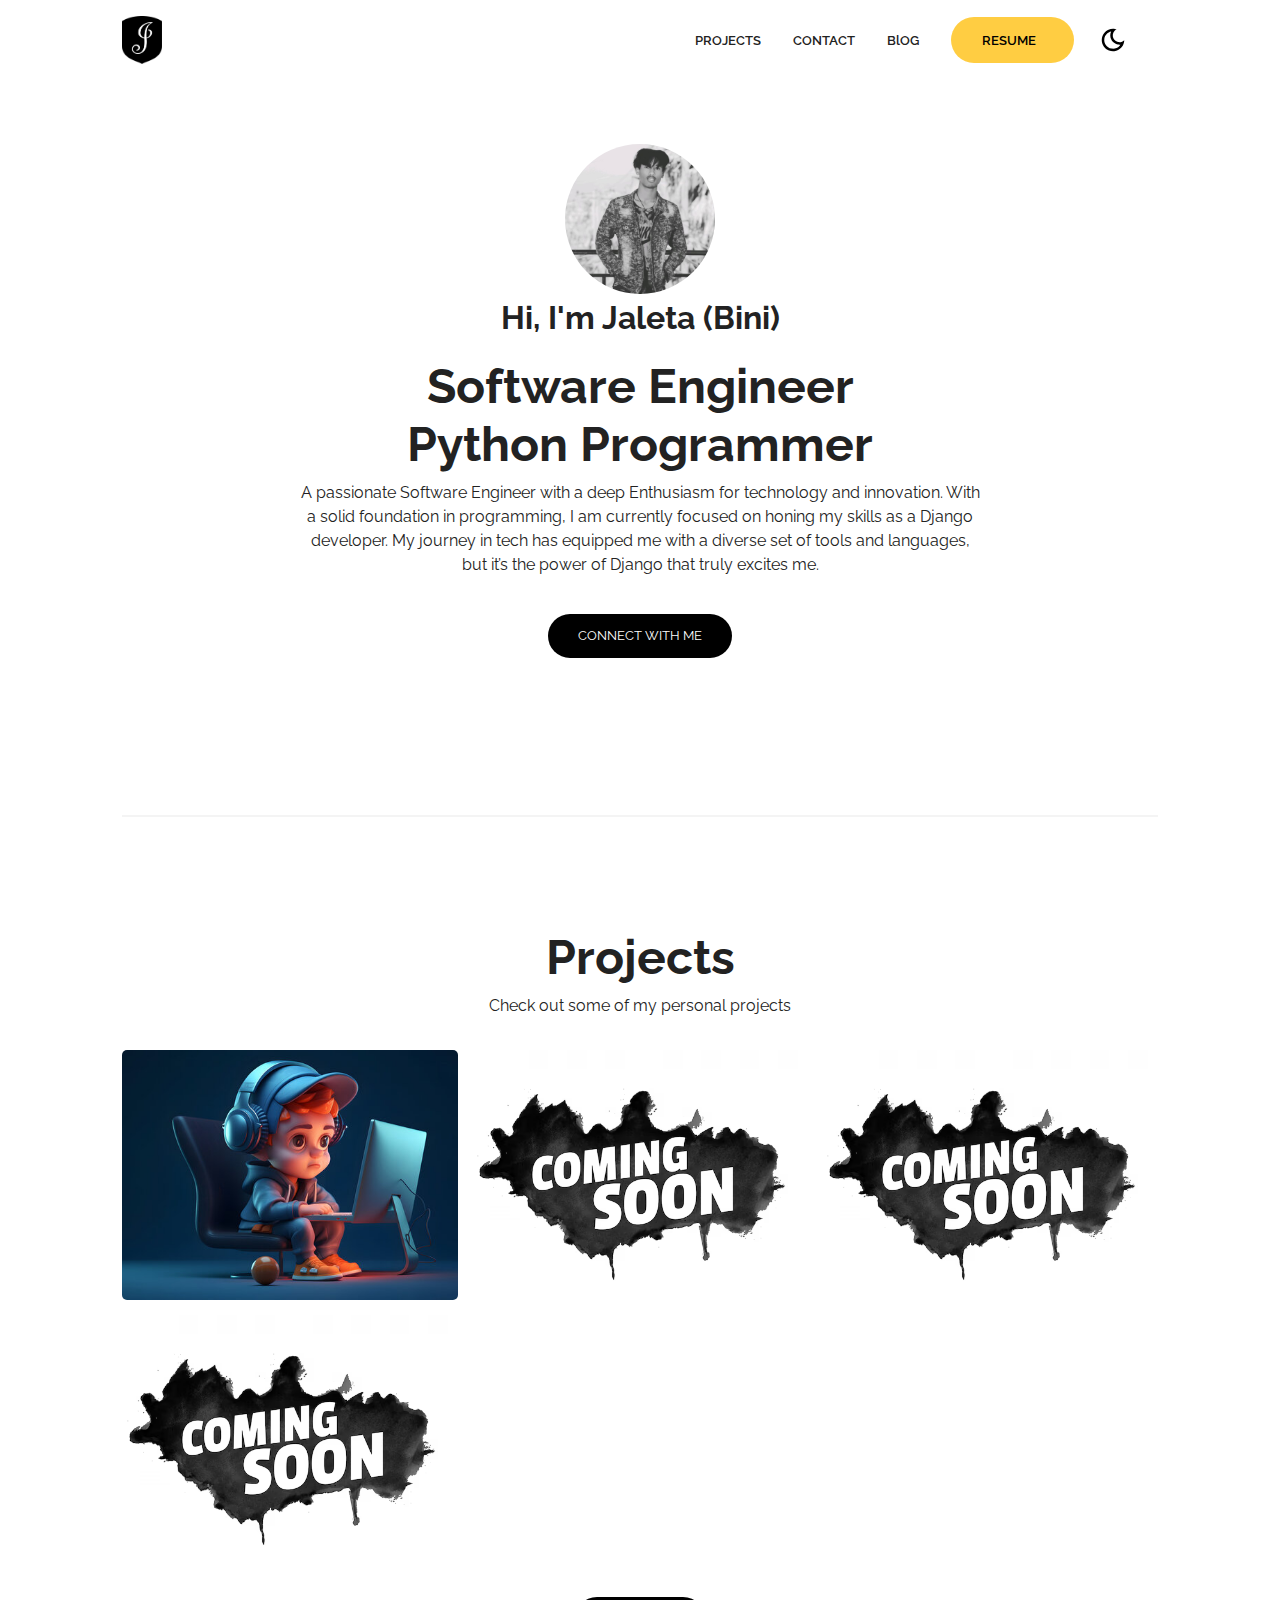
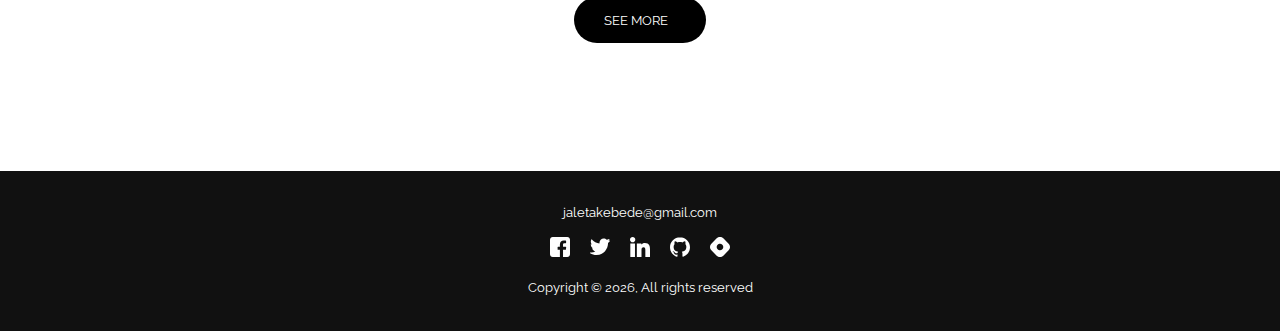
==== src/index.html @ cb5e6ca2 "Initial commit" ====
<!DOCTYPE html>
<html lang="en">
  <head>
    <meta charset="UTF-8" />
    <meta http-equiv="X-UA-Compatible" content="IE=edge" />
    <meta name="viewport" content="width=device-width, initial-scale=1.0" />
    <!-- Primary Meta Tags -->
    <title>BiniJ</title>
    <meta name="title" content="Personal Portfolio" />
    <meta
      name="description"
      content="A Software Engineer and Python Programmer based in Adama Ethiopia."
    />

    <!-- Open Graph / Facebook -->
    <meta property="og:type" content="website" />
    <meta property="og:url" content="#" />
    <meta property="og:title" content="Personal Portfolio" />

    <meta property="og:image" content="" />

    <!-- Twitter -->
    <meta property="twitter:card" content="summary_large_image" />
    <meta property="twitter:url" content="" />
    <meta property="twitter:title" content="Portfolio Template - Open source" />
    <meta property="twitter:description" content="Personal Portfolio" />

    <!-- Link -->
    <!-- <link
      rel="apple-touch-icon"
      sizes="180x180"
      href="assets/favicon/J_logo2.png"
    />
    <link
      rel="icon"
      type="image/png"
      sizes="16x16"
      href="/assets/favicon/J_logo2.png"
    />
    <link
      rel="icon"
      type="image/png"
      sizes="32x32"
      href="assets/favicon/J_logo2.png"
    />
    <link
      rel="icon"
      type="image/png"
      sizes="192x192"
      href="assets/favicon/J_logo2.png"
    /> -->

    <link rel="icon" type="image/x-icon" href="assets/favicon/J_logo2.png" />
    <link rel="manifest" href="assets/favicon/site.webmanifest" />
    <link
      rel="stylesheet"
      href="https://use.fontawesome.com/releases/v5.15.4/css/all.css"
      integrity="sha384-DyZ88mC6Up2uqS4h/KRgHuoeGwBcD4Ng9SiP4dIRy0EXTlnuz47vAwmeGwVChigm"
      crossorigin="anonymous"
    />
    <link rel="stylesheet" href="css/style.css" />
    <link rel="stylesheet" href="css/utilities.css" />
  </head>
  <body>
    <header id="hero">
      <!-- Navbar -->
      <nav class="navbar">
        <div class="container">
          <!-- Logo -->
          <h1 id="logo">
            <a href="#"><img src="./assets/J_logo2.png" alt="Your Logo" /></a>
          </h1>
          <!-- Navbar links -->
          <ul class="nav-menu">
            <li><a class="nav-link" href="#projects">PROJECTS</a></li>
            <li><a class="nav-link" href="#">CONTACT</a></li>
            <li><a class="nav-link" href="#">BlOG</a></li>
            <!-- <li><a class="nav-link" href="#">BlOG</a></li> -->
            <li>
              <a class="nav-link btn btn-primary" href="#"
                >RESUME <i class="fas fa-arrow-right"></i
              ></a>
            </li>

            <!-- Toggle switch -->
            <div class="theme-switch">
              <input type="checkbox" id="switch" />
              <label class="toggle-icons" for="switch">
                <img class="moon" src="assets/moon.svg" />
                <img class="sun" src="assets/sun.svg" />
              </label>
            </div>
            <!-- Hamburger menu -->
          </ul>
          <div class="hamburger">
            <span class="bar"></span>
            <span class="bar"></span>
            <span class="bar"></span>
          </div>
        </div>
      </nav>

      <section class="header-container">
        <img class="profile-image" src="assets\bini_blackbg.jpeg" alt="" />
        <h1>Hi, I'm Jaleta (Bini)</h1>

        <div class="content-text">
          <h2>Software Engineer</h3>
          <h2>Python Programmer</h3>

          <p>A passionate Software Engineer with a deep Enthusiasm for technology and innovation. With a solid foundation in programming, I am currently focused on honing my skills as a Django developer. My journey in tech has equipped me with a diverse set of tools and languages, but it’s the power of Django that truly excites me.
          </p>
        </div>
        <a
          href="https://www.linkedin.com/in/biniam0?lipi=urn%3Ali%3Apage%3Ad_flagship3_profile_view_base_contact_details%3BS49T3yIkQtW8JQzjKmRiKA%3D%3D"
          class="btn btn-secondary"
          target="_blank"
          >Connect With Me</a
        >
      </section>
    </header>

    <!-- Projects -->
    <section id="projects" class="project-container container">
      <div class="division"></div>
      <div class="content-text">
        <h2>Projects</h2>
        <p>Check out some of my personal projects</p>
      </div>

      <article class="project">
        <!-- Project 1 -->
        <div href="" class="card">
          <div class="project-info">
            <div class="project-bio">
              <h3>Coming Soon</h3>
              <p>Python</p>
            </div>

            <div class="project-link">
              <a href="#" target="_blank"><i class="fab fa-github"></i></a>
              <a href="#" target="_blank"><i class="fas fa-globe"></i></a>
            </div>
          </div>
        </div>

        <!-- Project 2 -->
        <div href="" class="card">
          <div class="project-info">
            <div class="project-bio">
              <h3>Coming Soon</h3>
              <p>Python</p>
            </div>

            <div class="project-link">
              <a href="#" target="_blank"><i class="fab fa-github"></i></a>
              <a href="#" target="_blank"><i class="fas fa-globe"></i></a>
            </div>
          </div>
        </div>

        <!-- Porject 3 -->
        <div href="" class="card">
          <div class="project-info">
            <div class="project-bio">
              <h3>Coming Soon</h3>
              <p>Python</p>
            </div>

            <div class="project-link">
              <a href="#" target="_blank"><i class="fab fa-github"></i></a>
              <a href="#" target="_blank"><i class="fas fa-globe"></i></a>
            </div>
          </div>
        </div>

        <!-- Project 4 -->
        <div href="" class="card">
          <div class="project-info">
            <div class="project-bio">
              <h3>Coming Soon</h3>
              <p>Python</p>
            </div>

            <div class="project-link">
              <a href="#" target="_blank"><i class="fab fa-github"></i></a>
              <a href="#" target="_blank"><i class="fas fa-globe"></i></a>
            </div>
          </div>
        </div>

        <!-- Project 5
        <div href="" class="card">
          <div class="project-info">
            <div class="project-bio">
              <h3>Project Five</h3>
              <p>Python</p>
            </div>

            <div class="project-link">
              <a href="#" target="_blank"><i class="fab fa-github"></i></a>
              <a href="#" target="_blank"><i class="fas fa-globe"></i></a>
            </div>
          </div>
        </div>

        Project 6
        <div href="" class="card">
          <div class="project-info">
            <div class="project-bio">
              <h3>Project Six</h3>
              <p>Python</p>
            </div>

            <div class="project-link">
              <a href="#" target="_blank"><i class="fab fa-github"></i></a>
              <a href="#" target="_blank"><i class="fas fa-globe"></i></a>
            </div>
          </div>
        </div> -->
      </article>

      <a href="#" class="btn btn-secondary" target="_blank"
        >See More <i class="fas fa-arrow-right"></i
      ></a>
    </section>

    <footer id="footer">
      <div class="container">
        <a href="mailto:jaletakebede@gmail.com">jaletakebede@gmail.com</a>
        <!-- Social links -->
        <div class="social">
          <a href="#" target="_blank"
            ><img src="./assets/facebook-icon.svg" alt="Facebook"
          /></a>
          <a href="#" target="_blank"
            ><img src="./assets/twitter-icon.svg" alt="Twitter"
          /></a>
          <a href="#" target="_blank"
            ><img src="./assets/linkedin-icon.svg" alt="Linkedin"
          /></a>
          <a href="#" target="_blank"
            ><img src="./assets/github-icon.svg" alt="GitHub"
          /></a>
          <a href="#" target="_blank"
            ><img src="./assets/hashnode-icon.svg" alt="Hashnode"
          /></a>
        </div>
        <!-- Attribution -->
        <div class="attribution">
          <a
            href="https://github.com/CommunityPro/portfolio-html"
            target="_blank"
            rel="noopener noreferrer"
          >
            <!-- <img
              src="https://user-images.githubusercontent.com/62628408/157202263-9174da24-b19a-4017-9b7c-a1d26ae8f014.svg"
              alt="attribution"
              width="150px"
            /> -->
          </a>
        </div>
        <p>Copyright &copy; <span id="datee"></span>, All rights reserved</p>
      </div>
    </footer>
    <script src="js/script.js"></script>
  </body>
</html>
---- src/css/style.css ----
/* This is the required project styling. Will contain essential CSS styles like:
   * Flex property
   * Grid layout
   * Cards and sections
*/

@import url(https://fonts.googleapis.com/css?family=Raleway:100,200,300,regular,500,600,700,800,900,100italic,200italic,300italic,italic,500italic,600italic,700italic,800italic,900italic);

/* variables */
:root {
  /* Colors */
  --primary-color: #ffcd42;
  --secondary-color: #ffd35c;
  --bg-primary: #ffffff;
  --text-color: #222222;
  --text-color-two: #ffffff;
  --bg-secondary: #000000;
  --card-background: #f4f4f4;
  --bg-secondary-two: #111111;

  --shadow: 0 10px 40px rgba(0, 0, 0, 0.2);

  /* Font Weight */
  --weight-small: 400;
  --weight-semibold: 600;
  --weight-bold: 800;

  /* Max width */
  --width-small: 600px;
  --width-medium: 1100px;
  --width-large: 1300px;
}

[data-theme="dark"] {
  --primary-color: #ffcd42;
  --secondary-color: #ffd35c;
  --bg-primary: #000000;
  --text-color: #ffffff;
  --text-color-two: #222222;
  --bg-secondary: #ffffff;
  --card-background: #111111;
  --bg-secondary-two: #f4f4f4;
  --shadow: 0 2px 10px rgba(95, 95, 95, 0.2);
}

html {
  font-size: 100%;
  scroll-behavior: smooth;
}

/* Reset default styling */
* {
  margin: 0;
  padding: 0;
  box-sizing: border-box;
}

ul {
  list-style: none;
}

a {
  text-decoration: none;
  color: var(--text-color);
}

/* Main styling */
body {
  background: var(--bg-primary);
  color: var(--text-color);
  font-family: "Raleway", sans-serif;
  line-height: 1.5;
}

/* Navbar */
.navbar {
  position: fixed;
  top: 0;
  left: 0;
  right: 0;
  z-index: 20;
  background: var(--bg-primary);
}

.navbar .container {
  display: flex;
  align-items: center;
  justify-content: space-between;
  z-index: 20;
  height: 80px;
  width: 100%;
}

.navbar .nav-menu {
  display: flex;
  align-items: center;
  background: var(--bg-primary);
}

.navbar .nav-link {
  margin: 0 1rem;
  font-size: 0.8rem;
  font-weight: var(--weight-semibold);
}

.navbar #logo img {
  display: block;
  width: 40px;
}

.navbar .btn {
  margin-right: 1.5rem;
}

.fas.fa-arrow-right {
  margin-left: 0.5rem;
  font-size: 0.9rem;
}

/* hamburger */
.hamburger {
  margin-bottom: 0.1rem;
  display: none;
}

.bar {
  display: block;
  width: 23px;
  height: 3px;
  margin: 4px auto;
  transition: all 0.3s ease-in-out;
  border-radius: 30px;
  background-color: var(--bg-secondary);
}

/* Hero section */
#hero {
  display: flex;
  flex-direction: column;
  height: 100%;
}

.profile-image {
  width: 150px;
  border-radius: 50%;
  animation: bounce 1s infinite alternate;
}

@keyframes bounce {
  from {
    transform: translateY(0px);
  }

  to {
    transform: translateY(-10px);
  }
}

.division {
  width: 100%;
  height: 2px;
  background-color: var(--card-background);
  margin: 5.5rem 0;
}
/* Projects */
#projects {
  display: flex;
  flex-direction: column;
  margin: 2rem auto 5rem;
}

#projects .btn {
  align-self: center;
  margin: 2rem 0;
}

.project {
  display: grid;
  grid-template-columns: repeat(3, 1fr);
  grid-auto-rows: minmax(250px, auto);
  grid-gap: 0.9rem;
}

.card .project-bio p {
  font-size: 0.83rem;
}

.card .project-bio h3 {
  font-size: 0.9rem;
}

.project-info {
  display: flex;
  justify-content: space-between;
  opacity: 0;
  position: relative;
  transition: 0.5s ease-in-out;
}

.project-bio {
  display: flex;
  flex-direction: column;
  justify-content: flex-end;
  position: relative;
  top: 160px;
  left: 10px;
}

/* Footer */
#footer {
  background: #111111;
}

#footer .container {
  display: flex;
  flex-direction: column;
  align-items: center;
  justify-content: center;
  color: #ffffff;
  min-height: 160px;
  text-align: center;
}

#footer a {
  font-size: 0.8rem;
  color: #fff;
}

#footer a:hover {
  opacity: 0.6;
}

#footer .social {
  margin: 0.9rem 0;
}

#footer .social img {
  width: 20px;
  height: 20px;
}

#footer .social a {
  margin: 0 0.5rem;
}

#footer p {
  font-size: 0.8rem;
}

/* Responsiveness */

@media (max-width: 1000px) {
  .project {
    display: grid;
    grid-template-columns: repeat(2, 1fr);
  }
}

@media (max-width: 768px) {
}

@media (max-width: 670px) {
  .navbar .nav-menu {
    position: fixed;
    right: -100vw;
    top: 4.5rem;
    flex-direction: column;
    width: calc(80% - 10px);
    transition: 0.3s;
    box-shadow: var(--shadow);
    padding: 2rem;
    border-radius: 5px;
    align-items: flex-start;
  }

  .navbar .btn {
    margin: 0;
    margin-top: 1rem;
  }

  .nav-menu.active {
    right: 20px;
  }

  .nav-menu .nav-link {
    font-size: 0.9rem;
    margin: 0 0.2rem;
  }

  .nav-menu li {
    margin-bottom: 0.5rem;
    width: 100%;
  }

  .nav-menu .btn {
    width: 100%;
    text-align: center;
    margin-top: 0.5rem;
  }

  .hamburger {
    display: block;
    cursor: pointer;
    padding: 0.2rem 0.4rem;
  }

  .hamburger.active {
    border: 1px dotted gray;
  }

  .hamburger.active .bar:nth-child(2) {
    opacity: 0;
  }

  .hamburger.active .bar:nth-child(1) {
    transform: translateY(6px) rotate(45deg);
  }

  .hamburger.active .bar:nth-child(3) {
    transform: translateY(-8px) rotate(-45deg);
  }
}

@media (max-width: 600px) {
  .project {
    display: grid;
    grid-template-columns: 1fr;
  }

  .header-container .btn {
    border-radius: 5px;
    width: 80%;
  }
}
---- src/css/utilities.css ----
/* ?This is where reusable styling of this template will be. 
   !Will contain things like:
   * Button styling
   * Background color styling
   * padding and margin
*/

.container {
  max-width: var(--width-medium);
  margin: 0 auto;
  padding: 1rem 2rem;
}

h1::selection,
h2::selection {
  color: #111;
  background: var(--primary-color);
}

/* Buttons */
.btn {
  display: inline-block;
  padding: 0.75rem 1.9rem;
  border-radius: 30px;
  text-transform: uppercase;
  font-size: 0.82rem;
  transition: 0.3s;
}

.btn-primary {
  background: var(--primary-color);
  color: #000000;
}

.btn-secondary {
  margin: 5px 0;
  background-color: var(--bg-secondary);
  color: var(--bg-primary);
}

/* add hover to resume button */
.btn-primary:hover {
  background: var(--secondary-color);
}

/* Dark mode toggle */
#switch {
  display: none;
}

.toggle-icons {
  display: flex;
  justify-content: space-between;
  align-items: center;
  cursor: pointer;
}

.toggle-icons > img {
  transition: 0.6s cubic-bezier(0.23, 1, 0.32, 1);
  width: 30px;
}

.moon {
  transform: rotate(10deg);
}

#switch:checked + .toggle-icons .moon {
  transform: rotate(250deg);
}

#switch:checked + .toggle-icons .sun {
  transform: rotate(100deg);
}

/* Header Container */
.header-container {
  display: flex;
  flex-direction: column;
  align-items: center;
  justify-content: center;
  margin-top: 8rem;
  padding: 1rem;
}

.header-container > div {
  margin-top: 1rem;
}

.content-text {
  text-align: center;
  margin: 1.5rem 0;
}

.content-text h2 {
  font-size: 3rem;
  line-height: 1.2;
  transition: 0.2s ease-in-out;
}

.content-text p {
  padding: 0.5rem;
  margin: 0 auto;
  max-width: 700px;
}

/* Project cards */
.card {
  padding: 1rem;
  background: var(--card-background);
  color: #ffffff;
  border-radius: 5px;
  transition: 0.4s ease-in-out;
  cursor: pointer;
}

.card a {
  color: #ffffff;
  transition: 0.25s ease-in-out;
  font-size: 1.1rem;
  margin-right: 0.3rem;
}

.card a:hover {
  color: var(--primary-color);
}

.card:hover {
  box-shadow: inset 0 100px 1000px 10px rgba(0, 0, 0, 0.8);
}

.card:hover .project-info {
  opacity: 1;
}

/* Project Images */

/* project 1 */
.card:nth-child(1) {
  background: url(../assets/project/project-one.png) center center/cover;
}

/* Project 2 */
.card:nth-child(2) {
  background: url(../assets/project/project-two.png) center center/cover;
}

/* Project 3 */
.card:nth-child(3) {
  background: url(../assets/project/project-three.png) center center/cover;
}

/* Project 4 */
.card:nth-child(4) {
  background: url(../assets/project/project-four.png) center center/cover;
}

/* Project 5 */
.card:nth-child(5) {
  background: url(../assets/project/project-five.png) center center/cover;
}

/* Project 6 */
.card:nth-child(6) {
  background: url(../assets/project/project-six.png) center center/cover;
}

/* Media Queries */
@media (max-width: 768px) {
  .header-container {
    margin-top: 7rem;
    text-align: center;
  }

  .content-text h2 {
    font-size: 2.5rem;
  }
}
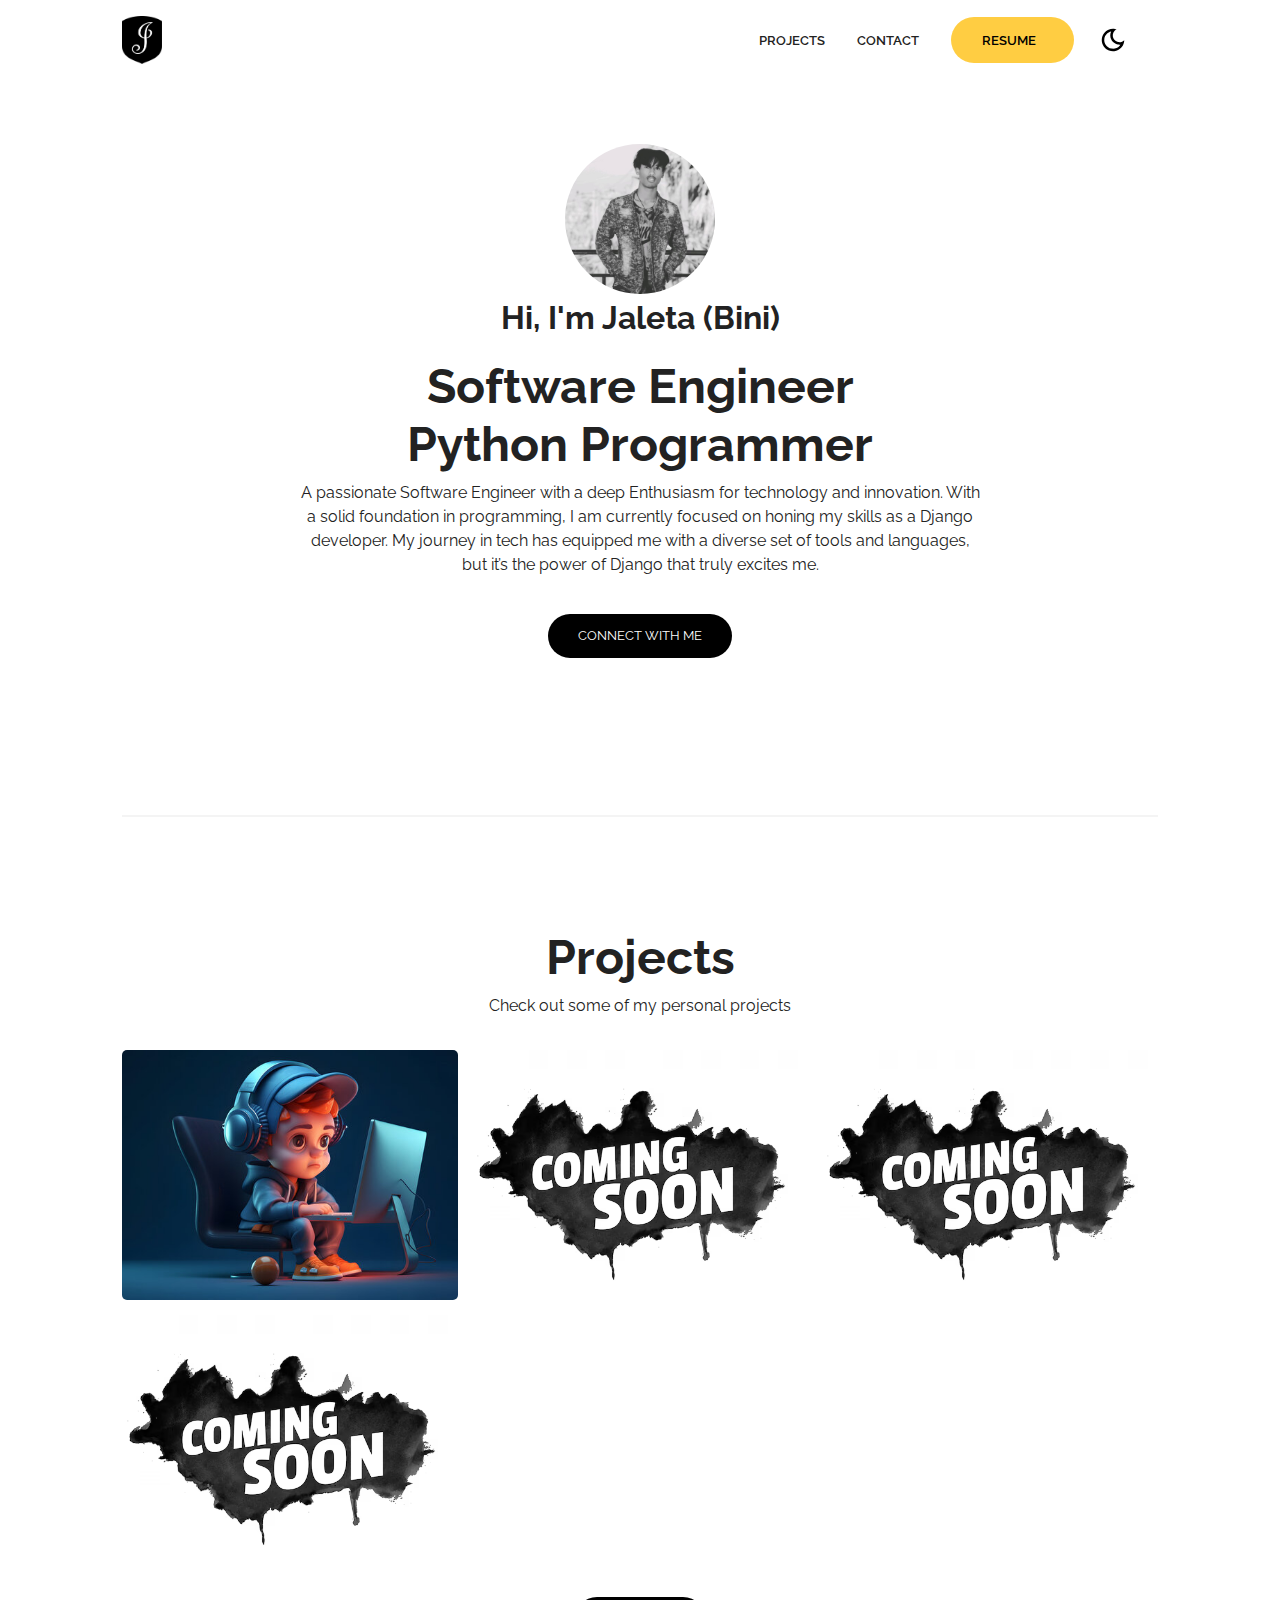
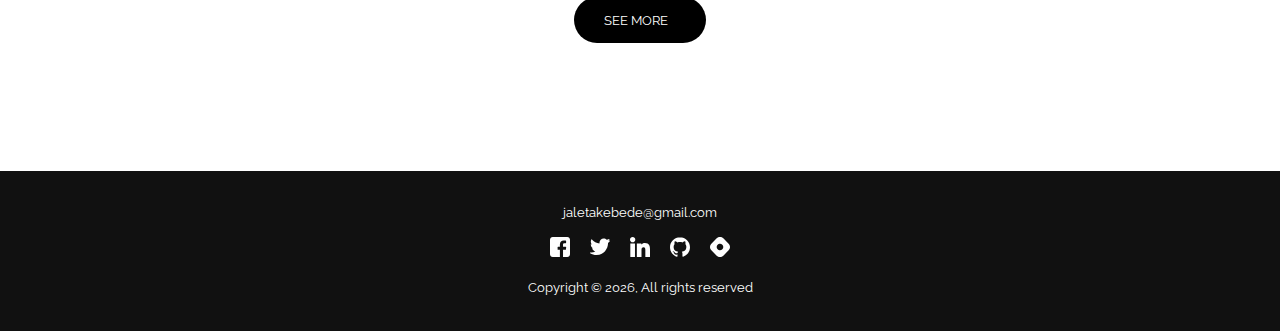
==== commit 5f457e12: "Initial commit for personal portfolio" ====
--- a/src/index.html
+++ b/src/index.html
@@ -74,7 +74,7 @@
           <ul class="nav-menu">
             <li><a class="nav-link" href="#projects">PROJECTS</a></li>
             <li><a class="nav-link" href="#">CONTACT</a></li>
-            <li><a class="nav-link" href="#">BlOG</a></li>
+            <!-- <li><a class="nav-link" href="#">BlOG</a></li> -->
             <!-- <li><a class="nav-link" href="#">BlOG</a></li> -->
             <li>
               <a class="nav-link btn btn-primary" href="#"
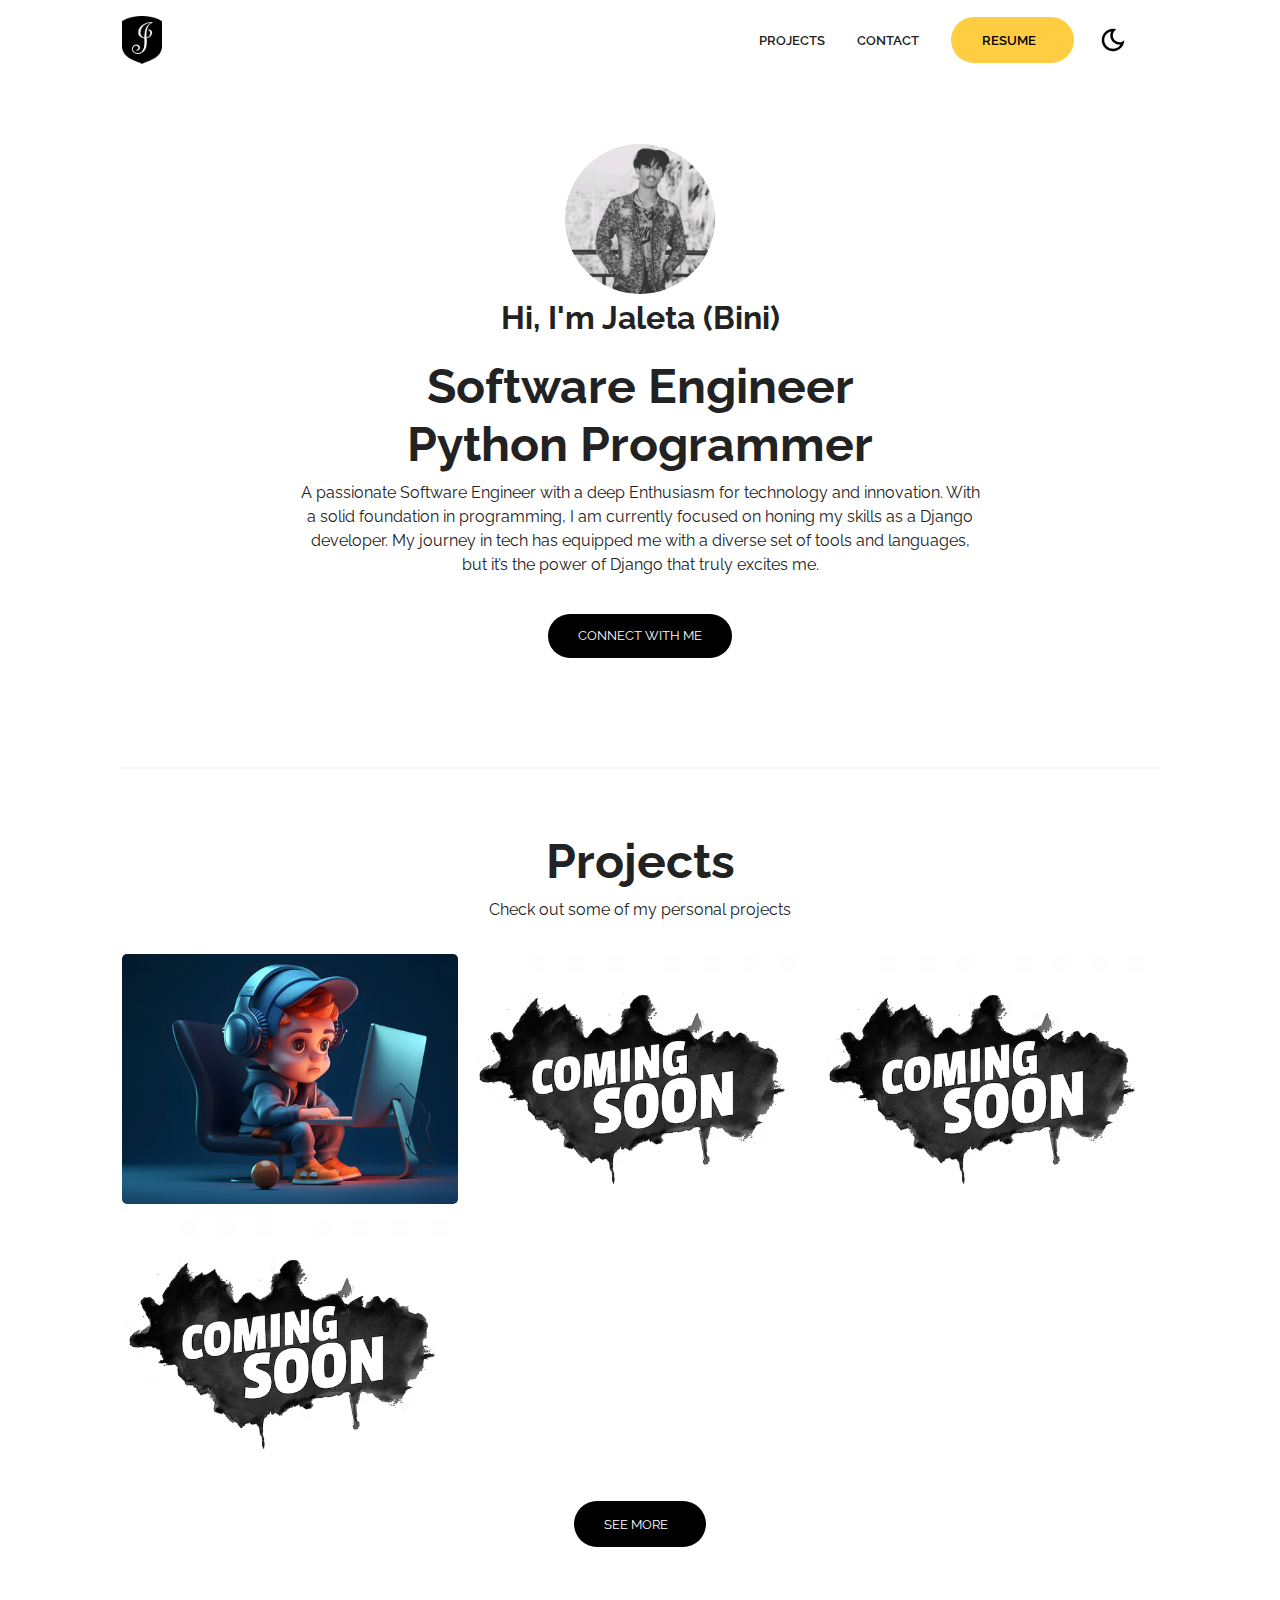
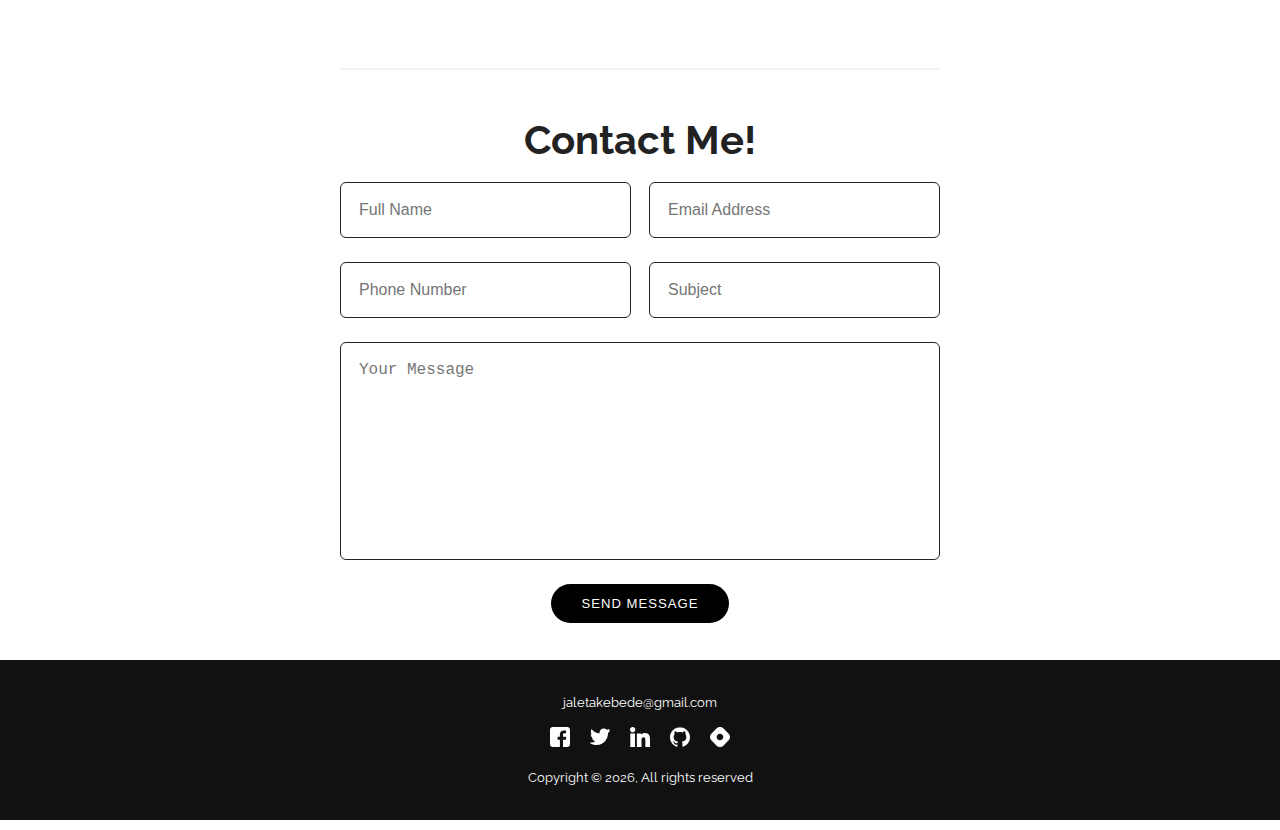
==== commit 57170581: "trying to fix the contact form bug" ====
--- a/src/index.html
+++ b/src/index.html
@@ -73,7 +73,7 @@
           <!-- Navbar links -->
           <ul class="nav-menu">
             <li><a class="nav-link" href="#projects">PROJECTS</a></li>
-            <li><a class="nav-link" href="#">CONTACT</a></li>
+            <li><a class="nav-link" href="#contact">CONTACT</a></li>
             <!-- <li><a class="nav-link" href="#">BlOG</a></li> -->
             <!-- <li><a class="nav-link" href="#">BlOG</a></li> -->
             <li>
@@ -224,6 +224,43 @@
         >See More <i class="fas fa-arrow-right"></i
       ></a>
     </section>
+
+    <!-- CONTACT SECTION DESIGN 2-->
+    <section class="contact" id="contact-form">
+      <div class="division"></div>
+
+      <h2>Contact Me!</h2>
+
+      <form action="#">
+          <div class="input-box">
+              <div class="input-field field">
+                  <input type="text" placeholder="Full Name" id="name" class="item" autocomplete="off">
+                  <div class="error-txt">Full Name cannot be empty</div>
+              </div>
+              <div class="input-field field">
+                  <input type="text" placeholder="Email Address" id="email" class="item" autocomplete="off">
+                  <div class="error-txt email">Email Address cannot be empty</div>
+              </div>
+          </div>
+          <div class="input-box">
+              <div class="input-field field">
+                  <input type="text" placeholder="Phone Number" id="phone" class="item" autocomplete="off">
+                  <div class="error-txt">Phone Number cannot be empty</div>
+              </div>
+              <div class="input-field field">
+                  <input type="text" placeholder="Subject" id="subject" class="item" autocomplete="off">
+                  <div class="error-txt">Subject cannot be empty</div>
+              </div>
+          </div>
+
+          <div class="textarea-field field">
+              <textarea name="" id="message" cols="30" rows="10" placeholder="Your Message" class="item" autocomplete="off"></textarea>
+              <div class="error-txt">Message cannot be empty</div>
+          </div>
+
+          <button type="submit" class="btn btn-secondary">Send Message</button>
+      </form>
+  </section>
 
     <footer id="footer">
       <div class="container">
--- a/src/css/style.css
+++ b/src/css/style.css
@@ -1,9 +1,3 @@
-/* This is the required project styling. Will contain essential CSS styles like:
-   * Flex property
-   * Grid layout
-   * Cards and sections
-*/
-
 @import url(https://fonts.googleapis.com/css?family=Raleway:100,200,300,regular,500,600,700,800,900,100italic,200italic,300italic,italic,500italic,600italic,700italic,800italic,900italic);
 
 /* variables */
@@ -160,13 +154,15 @@
   width: 100%;
   height: 2px;
   background-color: var(--card-background);
-  margin: 5.5rem 0;
-}
+  margin: 2.5rem 0;
+}
+
 /* Projects */
 #projects {
   display: flex;
   flex-direction: column;
-  margin: 2rem auto 5rem;
+  margin: 2rem auto 3rem;
+  padding-bottom: 0.1rem;
 }
 
 #projects .btn {
@@ -204,6 +200,92 @@
   position: relative;
   top: 160px;
   left: 10px;
+}
+
+/* Contact */
+.contact {
+  display: grid;
+  justify-content: center;
+  padding-bottom: 2rem;
+}
+.contact h2 {
+  font-size: 40px;
+  display: grid;
+  justify-content: center;
+  color: var(--text-color);
+}
+
+
+.contact form {
+  width: 600px;
+  text-align: center;
+}
+
+form .input-box {
+  display: flex;
+  justify-content: space-between;
+}
+
+.input-box .input-field {
+  width: 48.5%;
+}
+
+.field .item {
+  width: 100%;
+  padding: 18px;
+  background: var(--bg-primary);
+  border: 1px solid var(--text-color);
+  color: var(--text-color);
+  outline: none;
+  border-radius: 6px;
+  font-size: 16px;
+  margin: 12px 0;
+}
+
+/* .field.error .item {
+  border-color: #fafafa;
+} */
+
+/* .field .item::placeholder {
+  color: rgba(255, 255, 255, 0.3);
+} */
+
+.field .error-txt {
+  font-size: 14.5px;
+  /* color: #d93025; */
+  text-align: left;
+  margin: -5px 0 10px;
+  display: none;
+}
+
+.field.error .error-txt {
+  display: block;
+}
+
+form .textarea-field .item {
+  resize: none;
+}
+
+form .textarea-field .error-txt {
+  margin-top: -10px;
+}
+
+form button {
+  padding: 12px 32px;
+  /* background: rgb(255, 255, 255); */
+  border: none;
+  outline: none;
+  border-radius: 6px;
+  font-size: 16px;
+  /* color: #333; */
+  letter-spacing: 1px;
+  cursor: pointer;
+  margin-top: 20px;
+  transition: .5s;
+}
+
+form button:hover {
+  box-shadow: none;
 }
 
 /* Footer */
